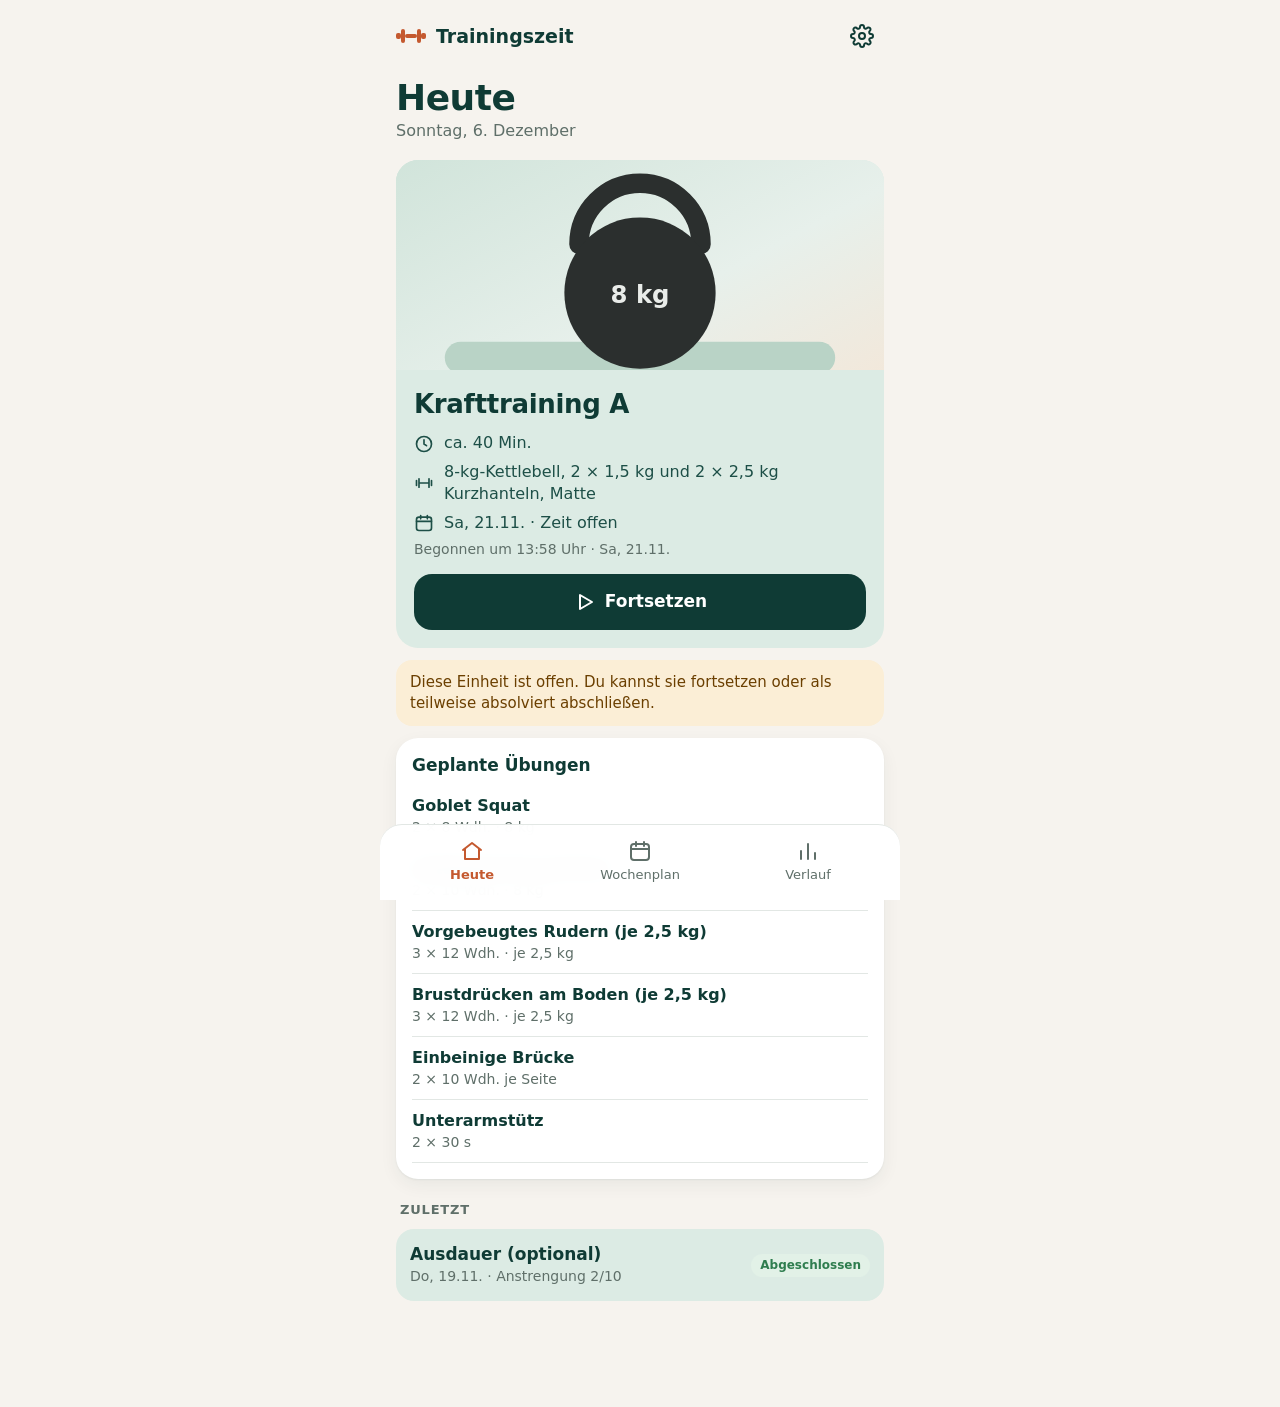
==== heimtraining/index.html @ efa4e259 "Add Trainingszeit home workout app in heimtraining/ Mobile-first German training app with Heute, Woc" ====
<!DOCTYPE html>
<html lang="de">
<head>
<meta charset="utf-8">
<meta name="viewport" content="width=device-width, initial-scale=1, viewport-fit=cover">
<meta name="theme-color" content="#f6f3ee">
<meta name="apple-mobile-web-app-capable" content="yes">
<meta name="apple-mobile-web-app-status-bar-style" content="default">
<meta name="apple-mobile-web-app-title" content="Trainingszeit">
<link rel="manifest" href="manifest.webmanifest">
<link rel="icon" href="icons/icon.svg" type="image/svg+xml">
<link rel="apple-touch-icon" href="icons/icon.svg">
<title>Trainingszeit</title>
<link rel="stylesheet" href="styles.css">
</head>
<body>
<div class="app">
  <div class="topbar">
    <div class="brand">
      <svg width="30" height="20" viewBox="0 0 30 20" aria-hidden="true"><rect x="0" y="7" width="5" height="6" rx="2" fill="#c4592f"/><rect x="5" y="3" width="4" height="14" rx="2" fill="#c4592f"/><rect x="9" y="8" width="12" height="4" rx="2" fill="#c4592f"/><rect x="21" y="3" width="4" height="14" rx="2" fill="#c4592f"/><rect x="25" y="7" width="5" height="6" rx="2" fill="#c4592f"/></svg>
      <span>Trainingszeit</span>
    </div>
    <button class="icon-btn" id="btnSettings" aria-label="Einstellungen"><svg class="i" viewBox="0 0 24 24"><circle cx="12" cy="12" r="3"/><path d="M19.4 15a1.7 1.7 0 0 0 .3 1.8l.1.1a2 2 0 1 1-2.8 2.8l-.1-.1a1.7 1.7 0 0 0-1.8-.3 1.7 1.7 0 0 0-1 1.5V21a2 2 0 1 1-4 0v-.1a1.7 1.7 0 0 0-1.1-1.5 1.7 1.7 0 0 0-1.8.3l-.1.1a2 2 0 1 1-2.8-2.8l.1-.1a1.7 1.7 0 0 0 .3-1.8 1.7 1.7 0 0 0-1.5-1H3a2 2 0 1 1 0-4h.1a1.7 1.7 0 0 0 1.5-1.1 1.7 1.7 0 0 0-.3-1.8l-.1-.1a2 2 0 1 1 2.8-2.8l.1.1a1.7 1.7 0 0 0 1.8.3H9a1.7 1.7 0 0 0 1-1.5V3a2 2 0 1 1 4 0v.1a1.7 1.7 0 0 0 1 1.5 1.7 1.7 0 0 0 1.8-.3l.1-.1a2 2 0 1 1 2.8 2.8l-.1.1a1.7 1.7 0 0 0-.3 1.8V9a1.7 1.7 0 0 0 1.5 1H21a2 2 0 1 1 0 4h-.1a1.7 1.7 0 0 0-1.5 1z"/></svg></button>
  </div>
  <main id="main"></main>
</div>
<nav class="tabs" id="tabs" role="navigation" aria-label="Hauptnavigation">
  <button data-route="today" class="on"><svg class="i" viewBox="0 0 24 24"><path d="M3 11l9-7 9 7"/><path d="M5 10v10h14V10"/></svg>Heute</button>
  <button data-route="plan"><svg class="i" viewBox="0 0 24 24"><rect x="3" y="5" width="18" height="16" rx="3"/><path d="M3 10h18M8 3v4M16 3v4"/></svg>Wochenplan</button>
  <button data-route="history"><svg class="i" viewBox="0 0 24 24"><path d="M5 20V12M12 20V5M19 20v-6"/></svg>Verlauf</button>
</nav>
<div id="overlay"></div>
<div id="toast" class="toast" hidden></div>
<script src="config.js"></script>
<script src="data.js"></script>
<script src="logic.js"></script>
<script src="calendar.js"></script>
<script src="app.js"></script>
</body>
</html>
---- heimtraining/styles.css ----
:root {
  color-scheme: light;
  --bg: #f6f3ee;
  --card: #ffffff;
  --mint: #dcebe4;
  --mint-2: #eef6f2;
  --ink: #0f3b35;
  --ink-2: #1d4f47;
  --muted: #5f6f69;
  --line: #e2e7e4;
  --accent: #c4592f;
  --accent-soft: #f7e3da;
  --ok: #2f7d4f;
  --ok-bg: #e2f1e7;
  --warn: #9a5b00;
  --warn-bg: #fbeed6;
  --bad: #a3282b;
  --bad-bg: #f9e1e1;
  --radius: 22px;
  --shadow: 0 1px 2px rgba(15, 59, 53, .06), 0 6px 18px rgba(15, 59, 53, .06);
}
* { box-sizing: border-box; -webkit-tap-highlight-color: transparent; }
html, body { margin: 0; }
body {
  font-family: system-ui, -apple-system, "Segoe UI", Roboto, "Helvetica Neue", sans-serif;
  background: var(--bg); color: var(--ink); font-size: 16px; line-height: 1.4;
  -webkit-text-size-adjust: 100%; min-height: 100vh;
  padding-bottom: calc(96px + env(safe-area-inset-bottom));
  overflow-x: hidden;
}
button, input, select, textarea { font: inherit; color: inherit; }
button { cursor: pointer; }
.app { max-width: 520px; margin: 0 auto; padding: calc(12px + env(safe-area-inset-top)) 16px 0; }
.topbar { display: flex; align-items: center; justify-content: space-between; height: 48px; }
.brand { display: flex; align-items: center; gap: 10px; font-weight: 800; font-size: 19px; }
.icon-btn { width: 44px; height: 44px; border: 0; background: transparent; border-radius: 14px; display: grid; place-items: center; color: var(--ink); }
.icon-btn:active { background: var(--mint); }
svg.i { width: 24px; height: 24px; stroke: currentColor; fill: none; stroke-width: 2; stroke-linecap: round; stroke-linejoin: round; flex: none; }
h1 { font-size: 36px; line-height: 1.1; margin: 18px 0 2px; letter-spacing: -.5px; }
.date { color: var(--muted); font-size: 16px; margin-bottom: 18px; }
h2.section { font-size: 13px; text-transform: uppercase; letter-spacing: .8px; color: var(--muted); margin: 22px 4px 10px; font-weight: 800; }
.card { background: var(--card); border-radius: var(--radius); padding: 16px; box-shadow: var(--shadow); margin-bottom: 12px; }
.hero { background: var(--mint); border-radius: var(--radius); overflow: hidden; margin-bottom: 12px; }
.hero .art { height: 210px; background: linear-gradient(160deg, #cfe3d9 0%, #e7f0eb 60%, #f3e7d9 100%); position: relative; }
.hero .art svg { position: absolute; inset: 0; width: 100%; height: 100%; }
.hero .body { padding: 16px 18px 18px; }
.hero h3 { font-size: 26px; margin: 0 0 10px; letter-spacing: -.3px; }
.meta { display: flex; align-items: center; gap: 10px; color: var(--ink-2); margin: 6px 0; font-size: 16px; }
.meta svg.i { width: 20px; height: 20px; }
.btn { display: flex; align-items: center; justify-content: center; gap: 8px; width: 100%; min-height: 56px; border: 0; border-radius: 18px; background: var(--ink); color: #fff; font-weight: 700; font-size: 17px; padding: 12px 16px; margin-top: 14px; }
.btn:disabled { opacity: .45; }
.btn.light { background: var(--card); color: var(--ink); border: 1.5px solid var(--ink); }
.btn.ghost { background: transparent; color: var(--ink); border: 1.5px solid var(--line); }
.btn.small { min-height: 42px; font-size: 15px; width: auto; margin-top: 0; padding: 8px 14px; border-radius: 14px; }
.btn.danger { background: var(--bad-bg); color: var(--bad); }
.pill { display: inline-flex; align-items: center; gap: 6px; border: 1.5px solid var(--ink); border-radius: 999px; padding: 9px 16px; font-weight: 600; font-size: 15px; background: transparent; }
.tag { display: inline-block; font-size: 12px; font-weight: 700; padding: 3px 9px; border-radius: 999px; background: var(--accent-soft); color: var(--accent); vertical-align: middle; }
.tag.ok { background: var(--ok-bg); color: var(--ok); }
.tag.warn { background: var(--warn-bg); color: var(--warn); }
.tag.bad { background: var(--bad-bg); color: var(--bad); }
.tag.mute { background: #ececec; color: var(--muted); }
.row { display: flex; align-items: center; gap: 12px; }
.grow { flex: 1; min-width: 0; }
.muted { color: var(--muted); font-size: 14px; }
.list-item { display: flex; align-items: center; gap: 12px; background: var(--mint); border-radius: 18px; padding: 14px 14px; margin-bottom: 10px; border: 0; width: 100%; text-align: left; }
.list-item:active { filter: brightness(.97); }
.list-item .ico { width: 40px; height: 40px; border-radius: 12px; background: #fff; display: grid; place-items: center; flex: none; }
.list-item.done { background: var(--mint-2); }
.list-item.done .title { color: var(--muted); }
.title { font-weight: 700; font-size: 17px; }
.week-nav { display: flex; align-items: center; justify-content: space-between; background: var(--mint); border-radius: 18px; padding: 6px; margin-bottom: 14px; }
.week-nav strong { font-size: 17px; }
.tabs { position: fixed; left: 0; right: 0; bottom: 0; background: rgba(255, 255, 255, .96); backdrop-filter: blur(12px); -webkit-backdrop-filter: blur(12px); border-top: 1px solid var(--line); display: flex; justify-content: space-around; padding: 8px 8px calc(10px + env(safe-area-inset-bottom)); z-index: 20; }
.tabs button { flex: 1; max-width: 160px; border: 0; background: transparent; display: flex; flex-direction: column; align-items: center; gap: 3px; font-size: 13px; color: var(--muted); padding: 6px 0; border-radius: 14px; }
.tabs button.on { color: var(--accent); font-weight: 700; }
.tabs button.on svg.i { stroke: var(--accent); }
.seg { display: flex; background: #ebe8e2; border-radius: 16px; padding: 4px; margin-bottom: 14px; }
.seg button { flex: 1; border: 0; background: transparent; border-radius: 12px; padding: 10px 6px; font-weight: 600; font-size: 15px; color: var(--muted); }
.seg button.on { background: #fff; color: var(--ink); box-shadow: var(--shadow); }
.banner { background: var(--warn-bg); color: #6b3f00; border-radius: 16px; padding: 12px 14px; margin-bottom: 12px; font-size: 15px; }
.banner.bad { background: var(--bad-bg); color: #6e1a1c; }
.banner.ok { background: var(--ok-bg); color: #1d5233; }

/* Satz-Ansicht */
.runner { position: fixed; inset: 0; background: var(--bg); z-index: 40; overflow-y: auto; padding: calc(10px + env(safe-area-inset-top)) 16px calc(20px + env(safe-area-inset-bottom)); }
.runner .inner { max-width: 520px; margin: 0 auto; }
.runner .head { display: grid; grid-template-columns: 44px 1fr 44px; align-items: center; }
.runner .head h2 { text-align: center; margin: 0; font-size: 19px; }
.ctx { text-align: center; color: var(--muted); margin: 12px 0 10px; font-size: 15px; }
.progress { display: grid; grid-auto-flow: column; grid-auto-columns: 1fr; gap: 6px; margin-bottom: 18px; }
.progress span { height: 8px; border-radius: 8px; background: var(--mint); }
.progress span.done { background: var(--ok); }
.progress span.cur { background: var(--accent); }
.progress span.skip { background: #cfcac2; }
.ex-name { font-size: 32px; font-weight: 800; text-align: center; margin: 4px 0 12px; letter-spacing: -.4px; line-height: 1.15; }
.center { display: flex; justify-content: center; }
.tiles { display: grid; grid-template-columns: 1fr 1fr; gap: 12px; margin: 18px 0 8px; }
.tile { background: var(--mint); border-radius: 22px; padding: 14px 10px 16px; text-align: center; }
.tile .lbl { font-size: 13px; color: var(--muted); margin-bottom: 4px; }
.tile .val { font-size: 30px; font-weight: 800; }
.tile .val small { font-size: 16px; font-weight: 700; }
.tile input { width: 100%; text-align: center; font-size: 30px; font-weight: 800; border: 0; background: transparent; padding: 0; outline: none; }
.tile .adj { display: flex; justify-content: center; gap: 8px; margin-top: 4px; }
.tile .adj button { border: 0; background: #fff; border-radius: 12px; width: 40px; height: 34px; font-size: 18px; font-weight: 700; }
.setdots { text-align: center; color: var(--muted); margin: 14px 0 8px; }
.dots { display: flex; justify-content: center; gap: 10px; margin-bottom: 18px; }
.dots span { width: 12px; height: 12px; border-radius: 50%; background: var(--mint); }
.dots span.done { background: var(--ok); }
.dots span.cur { background: var(--accent); }
.dots span.skip { background: #cfcac2; }
.timer { background: var(--mint); border-radius: 22px; padding: 14px; text-align: center; margin-top: 12px; }
.timer .big { font-size: 56px; font-weight: 800; font-variant-numeric: tabular-nums; letter-spacing: -1px; line-height: 1.1; }
.timer .row { justify-content: center; gap: 8px; margin-top: 6px; }
.actions { display: grid; grid-template-columns: 1fr 1fr; gap: 10px; margin-top: 14px; }
.actions .btn { margin-top: 0; min-height: 48px; font-size: 15px; background: var(--card); color: var(--ink); border: 1.5px solid var(--line); }
.cues { margin: 10px 0 0; padding-left: 20px; font-size: 15px; color: var(--ink-2); }
.cues li { margin-bottom: 6px; }

/* Sheets */
.scrim { position: fixed; inset: 0; background: rgba(10, 30, 27, .35); z-index: 60; display: flex; align-items: flex-end; justify-content: center; }
.sheet { background: var(--bg); width: 100%; max-width: 520px; max-height: 88vh; overflow-y: auto; border-radius: 26px 26px 0 0; padding: 14px 18px calc(22px + env(safe-area-inset-bottom)); box-shadow: 0 -10px 30px rgba(0, 0, 0, .15); }
.sheet .grab { width: 44px; height: 5px; border-radius: 4px; background: #cfcac2; margin: 0 auto 10px; }
.sheet h3 { font-size: 22px; margin: 4px 0 12px; }
.field { margin-bottom: 14px; }
.field label, .field .flbl { display: block; font-weight: 700; font-size: 14px; margin-bottom: 6px; color: var(--ink-2); }
.field input[type=text], .field input[type=number], .field input[type=time], .field input[type=date], .field select, .field textarea {
  width: 100%; border: 1.5px solid var(--line); border-radius: 14px; padding: 12px 14px; background: #fff; font-size: 17px; min-height: 48px; }
.field textarea { min-height: 80px; }
.chips { display: flex; flex-wrap: wrap; gap: 8px; }
.chip { border: 1.5px solid var(--line); background: #fff; border-radius: 999px; padding: 9px 14px; font-weight: 600; font-size: 15px; min-width: 44px; }
.chip.on { background: var(--ink); color: #fff; border-color: var(--ink); }
.chip.warnchip.on { background: var(--accent); border-color: var(--accent); }
.toggle { display: flex; align-items: center; justify-content: space-between; gap: 12px; padding: 12px 0; border-bottom: 1px solid var(--line); }
.toggle input { width: 26px; height: 26px; accent-color: var(--ink); }
.check { display: flex; align-items: center; gap: 10px; padding: 10px 0; font-size: 16px; }
.check input { width: 22px; height: 22px; accent-color: var(--ok); }
.kv { display: grid; grid-template-columns: auto 1fr; gap: 6px 14px; font-size: 15px; }
.kv dt { color: var(--muted); }
.kv dd { margin: 0; }
.sets-table { width: 100%; border-collapse: collapse; font-size: 15px; margin: 6px 0 10px; }
.sets-table td, .sets-table th { padding: 8px 4px; border-bottom: 1px solid var(--line); text-align: left; }
.sets-table th { color: var(--muted); font-weight: 600; font-size: 13px; }
.toast { position: fixed; left: 16px; right: 16px; bottom: calc(96px + env(safe-area-inset-bottom)); max-width: 488px; margin: 0 auto; background: var(--ink); color: #fff; border-radius: 16px; padding: 14px 16px; z-index: 80; box-shadow: var(--shadow); font-size: 15px; }
.empty { text-align: center; color: var(--muted); padding: 28px 10px; }
.bar-chart { width: 100%; height: 150px; display: block; }
.note-box { background: #fff; border-radius: 16px; padding: 12px 14px; font-size: 15px; margin-bottom: 10px; }
.spacer { height: 6px; }
@media (min-width: 521px) { .tabs { max-width: 520px; left: 50%; transform: translateX(-50%); border-radius: 22px 22px 0 0; } }
@media (prefers-reduced-motion: no-preference) { .btn, .list-item { transition: transform .08s; } .btn:active { transform: scale(.98); } }
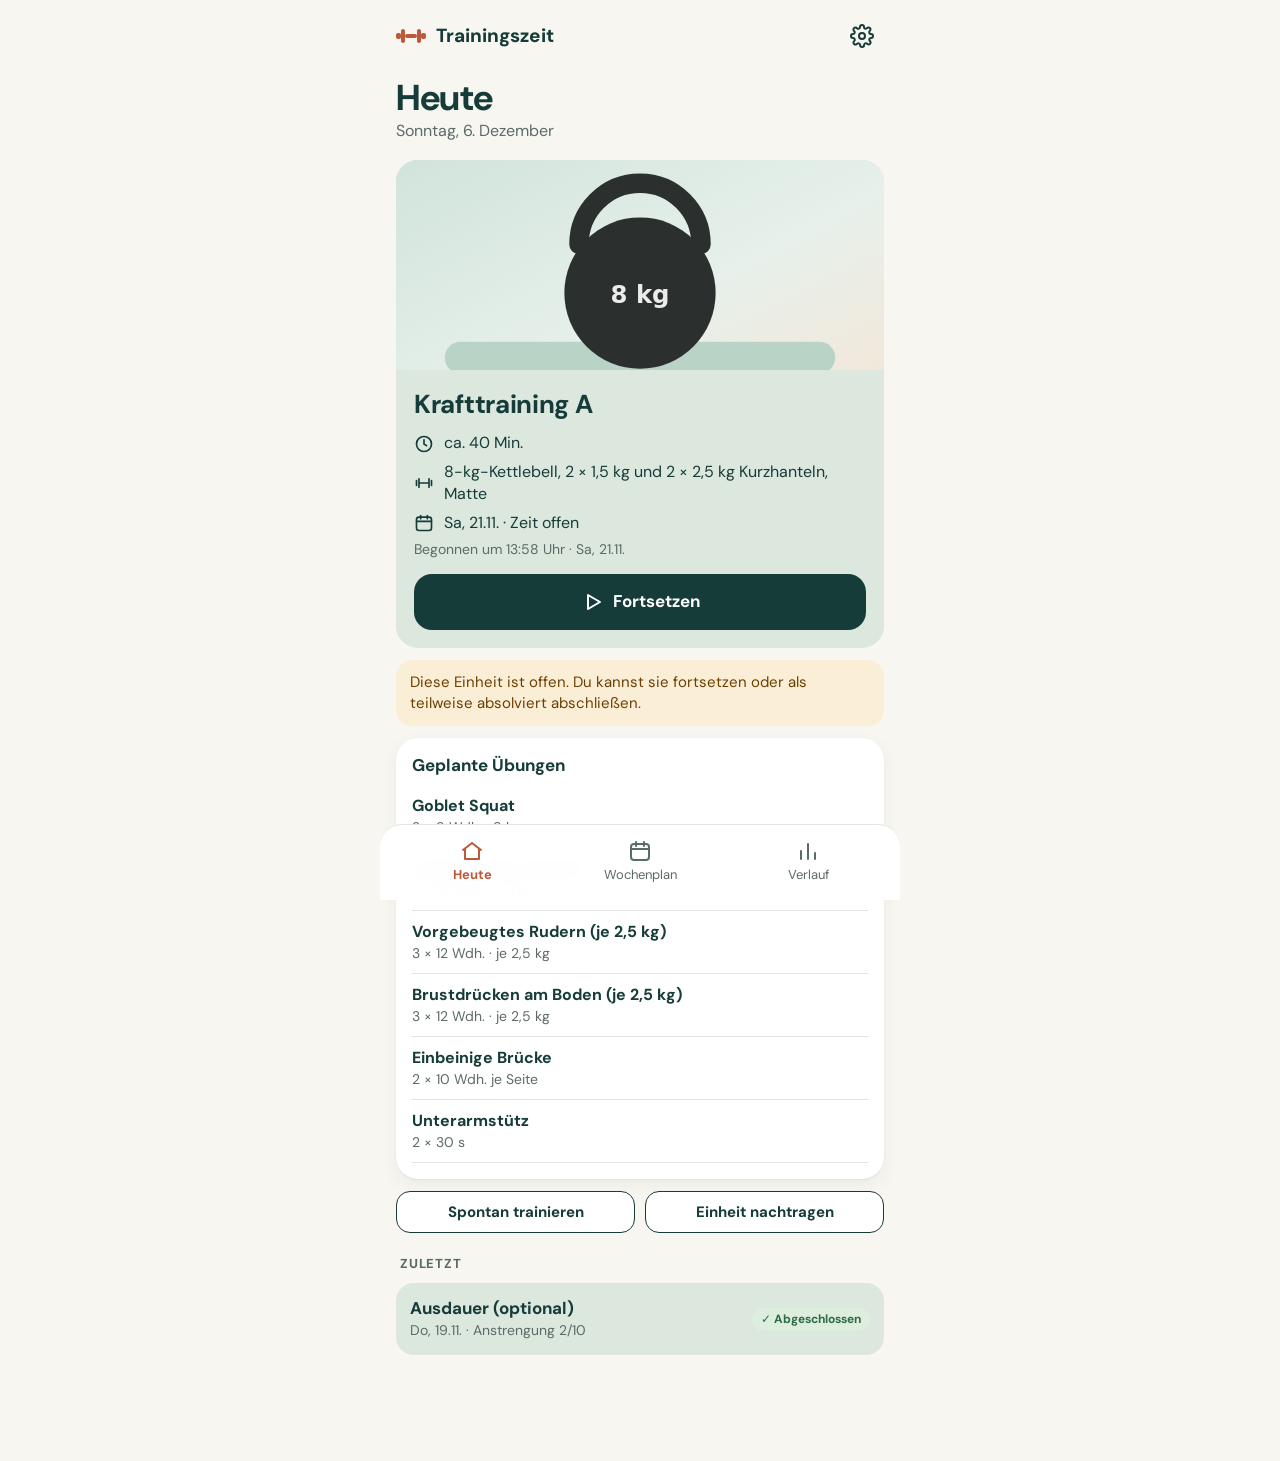
==== commit 31970ea9: "Trainingszeit: spontan, nachtragen, Plan neu berechnen, Design Add spontaneous and retrospective ses" ====
--- a/heimtraining/index.html
+++ b/heimtraining/index.html
@@ -3,7 +3,7 @@
 <head>
 <meta charset="utf-8">
 <meta name="viewport" content="width=device-width, initial-scale=1, viewport-fit=cover">
-<meta name="theme-color" content="#f6f3ee">
+<meta name="theme-color" content="#F8F6F0">
 <meta name="apple-mobile-web-app-capable" content="yes">
 <meta name="apple-mobile-web-app-status-bar-style" content="default">
 <meta name="apple-mobile-web-app-title" content="Trainingszeit">
@@ -11,13 +11,16 @@
 <link rel="icon" href="icons/icon.svg" type="image/svg+xml">
 <link rel="apple-touch-icon" href="icons/icon.svg">
 <title>Trainingszeit</title>
+<link rel="preconnect" href="https://fonts.googleapis.com">
+<link rel="preconnect" href="https://fonts.gstatic.com" crossorigin>
+<link rel="stylesheet" href="https://fonts.googleapis.com/css2?family=DM+Sans:wght@400;500;700;800&display=swap">
 <link rel="stylesheet" href="styles.css">
 </head>
 <body>
 <div class="app">
   <div class="topbar">
     <div class="brand">
-      <svg width="30" height="20" viewBox="0 0 30 20" aria-hidden="true"><rect x="0" y="7" width="5" height="6" rx="2" fill="#c4592f"/><rect x="5" y="3" width="4" height="14" rx="2" fill="#c4592f"/><rect x="9" y="8" width="12" height="4" rx="2" fill="#c4592f"/><rect x="21" y="3" width="4" height="14" rx="2" fill="#c4592f"/><rect x="25" y="7" width="5" height="6" rx="2" fill="#c4592f"/></svg>
+      <svg width="30" height="20" viewBox="0 0 30 20" aria-hidden="true"><rect x="0" y="7" width="5" height="6" rx="2" fill="#BC583B"/><rect x="5" y="3" width="4" height="14" rx="2" fill="#BC583B"/><rect x="9" y="8" width="12" height="4" rx="2" fill="#BC583B"/><rect x="21" y="3" width="4" height="14" rx="2" fill="#BC583B"/><rect x="25" y="7" width="5" height="6" rx="2" fill="#BC583B"/></svg>
       <span>Trainingszeit</span>
     </div>
     <button class="icon-btn" id="btnSettings" aria-label="Einstellungen"><svg class="i" viewBox="0 0 24 24"><circle cx="12" cy="12" r="3"/><path d="M19.4 15a1.7 1.7 0 0 0 .3 1.8l.1.1a2 2 0 1 1-2.8 2.8l-.1-.1a1.7 1.7 0 0 0-1.8-.3 1.7 1.7 0 0 0-1 1.5V21a2 2 0 1 1-4 0v-.1a1.7 1.7 0 0 0-1.1-1.5 1.7 1.7 0 0 0-1.8.3l-.1.1a2 2 0 1 1-2.8-2.8l.1-.1a1.7 1.7 0 0 0 .3-1.8 1.7 1.7 0 0 0-1.5-1H3a2 2 0 1 1 0-4h.1a1.7 1.7 0 0 0 1.5-1.1 1.7 1.7 0 0 0-.3-1.8l-.1-.1a2 2 0 1 1 2.8-2.8l.1.1a1.7 1.7 0 0 0 1.8.3H9a1.7 1.7 0 0 0 1-1.5V3a2 2 0 1 1 4 0v.1a1.7 1.7 0 0 0 1 1.5 1.7 1.7 0 0 0 1.8-.3l.1-.1a2 2 0 1 1 2.8 2.8l-.1.1a1.7 1.7 0 0 0-.3 1.8V9a1.7 1.7 0 0 0 1.5 1H21a2 2 0 1 1 0 4h-.1a1.7 1.7 0 0 0-1.5 1z"/></svg></button>
--- a/heimtraining/styles.css
+++ b/heimtraining/styles.css
@@ -1,28 +1,29 @@
 :root {
   color-scheme: light;
-  --bg: #f6f3ee;
+  --bg: #F8F6F0;
   --card: #ffffff;
-  --mint: #dcebe4;
-  --mint-2: #eef6f2;
-  --ink: #0f3b35;
-  --ink-2: #1d4f47;
-  --muted: #5f6f69;
-  --line: #e2e7e4;
-  --accent: #c4592f;
-  --accent-soft: #f7e3da;
-  --ok: #2f7d4f;
-  --ok-bg: #e2f1e7;
+  --mint: #DCE7DE;
+  --mint-2: #EEF4EF;
+  --ink: #163C39;
+  --ink-2: #163C39;
+  --muted: #5B6B67;
+  --line: #E2E6E0;
+  --accent: #BC583B;
+  --accent-soft: #F6E4DC;
+  --ok: #2F6B45;
+  --ok-bg: #DDEEDF;
   --warn: #9a5b00;
   --warn-bg: #fbeed6;
   --bad: #a3282b;
   --bad-bg: #f9e1e1;
   --radius: 22px;
+  --gap: 18px;
   --shadow: 0 1px 2px rgba(15, 59, 53, .06), 0 6px 18px rgba(15, 59, 53, .06);
 }
 * { box-sizing: border-box; -webkit-tap-highlight-color: transparent; }
 html, body { margin: 0; }
 body {
-  font-family: system-ui, -apple-system, "Segoe UI", Roboto, "Helvetica Neue", sans-serif;
+  font-family: "DM Sans", system-ui, -apple-system, "Segoe UI", Roboto, "Helvetica Neue", sans-serif;
   background: var(--bg); color: var(--ink); font-size: 16px; line-height: 1.4;
   -webkit-text-size-adjust: 100%; min-height: 100vh;
   padding-bottom: calc(96px + env(safe-area-inset-bottom));
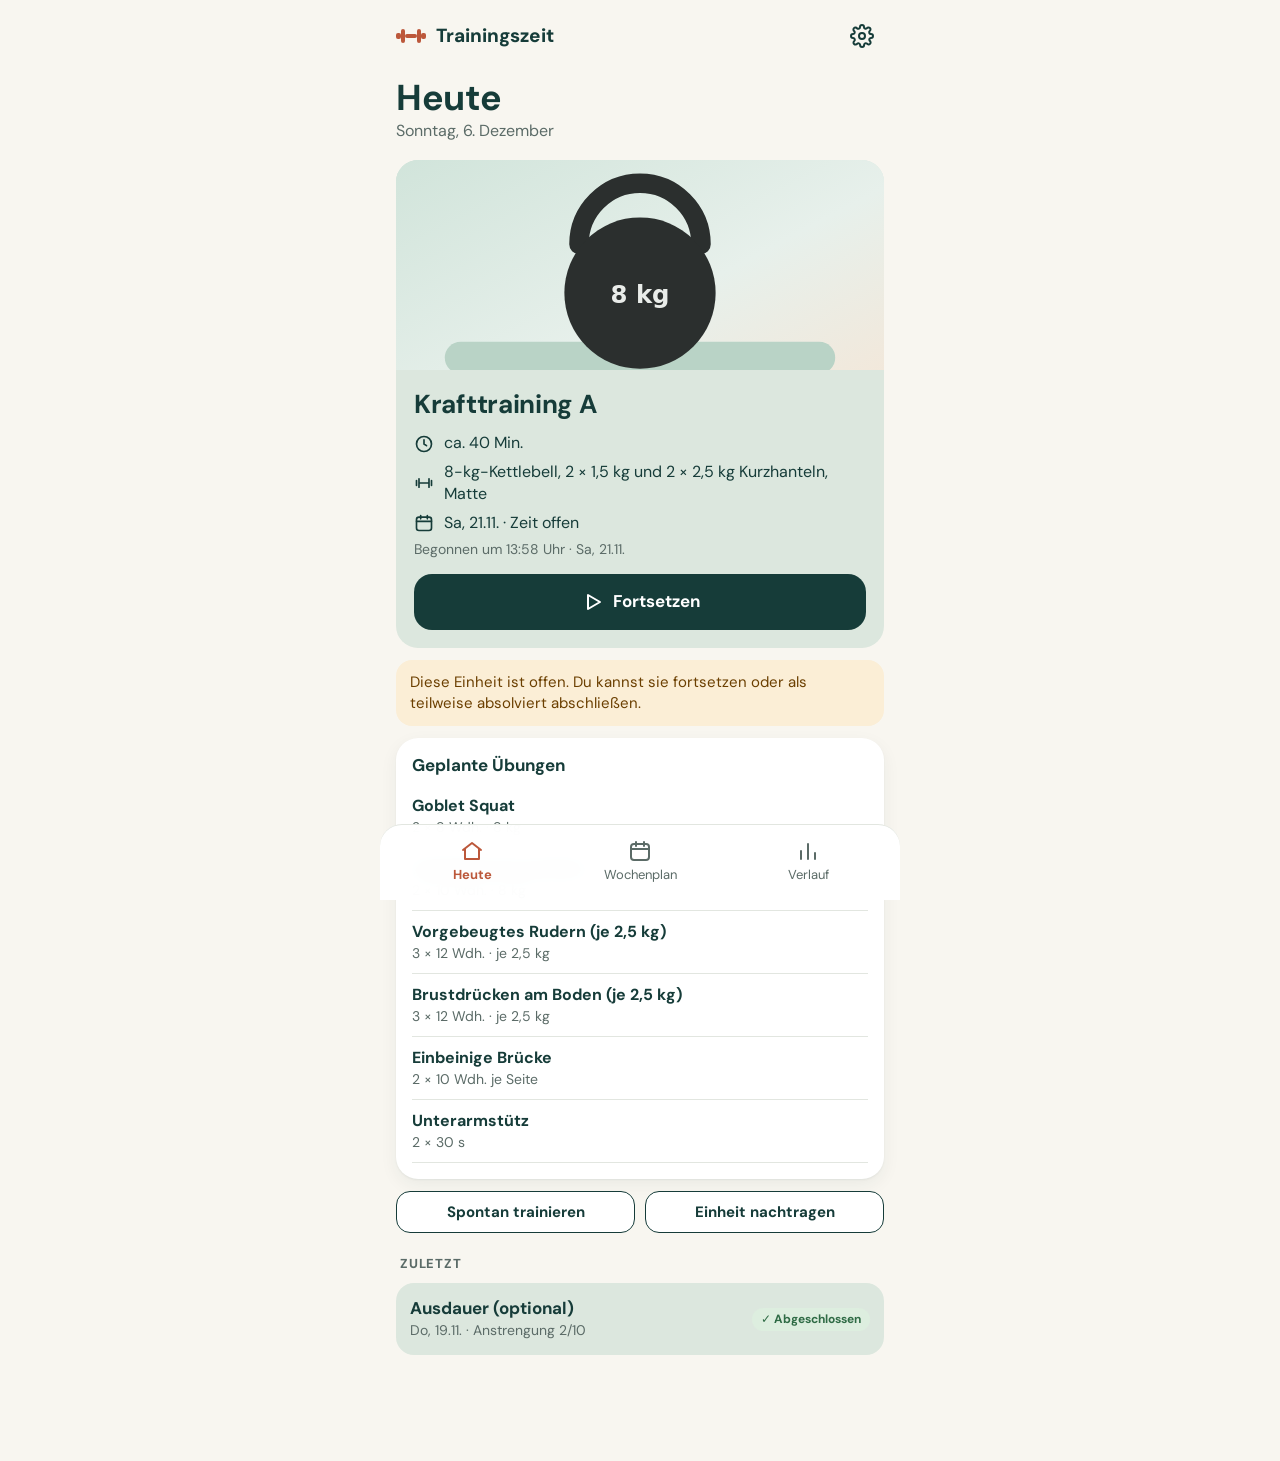
==== commit 2cb9d335: "Trainingszeit: fully free setup, no Google API Remove the Google Calendar API integration (its futur" ====
--- a/heimtraining/index.html
+++ b/heimtraining/index.html
@@ -11,9 +11,6 @@
 <link rel="icon" href="icons/icon.svg" type="image/svg+xml">
 <link rel="apple-touch-icon" href="icons/icon.svg">
 <title>Trainingszeit</title>
-<link rel="preconnect" href="https://fonts.googleapis.com">
-<link rel="preconnect" href="https://fonts.gstatic.com" crossorigin>
-<link rel="stylesheet" href="https://fonts.googleapis.com/css2?family=DM+Sans:wght@400;500;700;800&display=swap">
 <link rel="stylesheet" href="styles.css">
 </head>
 <body>
@@ -34,10 +31,8 @@
 </nav>
 <div id="overlay"></div>
 <div id="toast" class="toast" hidden></div>
-<script src="config.js"></script>
 <script src="data.js"></script>
 <script src="logic.js"></script>
-<script src="calendar.js"></script>
 <script src="app.js"></script>
 </body>
 </html>
--- a/heimtraining/styles.css
+++ b/heimtraining/styles.css
@@ -1,3 +1,7 @@
+@font-face{font-family:"DM Sans";font-style:normal;font-weight:400;font-display:swap;src:url(fonts/dm-sans-latin-400-normal.woff2) format("woff2");}
+@font-face{font-family:"DM Sans";font-style:normal;font-weight:500;font-display:swap;src:url(fonts/dm-sans-latin-500-normal.woff2) format("woff2");}
+@font-face{font-family:"DM Sans";font-style:normal;font-weight:700;font-display:swap;src:url(fonts/dm-sans-latin-700-normal.woff2) format("woff2");}
+@font-face{font-family:"DM Sans";font-style:normal;font-weight:800;font-display:swap;src:url(fonts/dm-sans-latin-800-normal.woff2) format("woff2");}
 :root {
   color-scheme: light;
   --bg: #F8F6F0;
